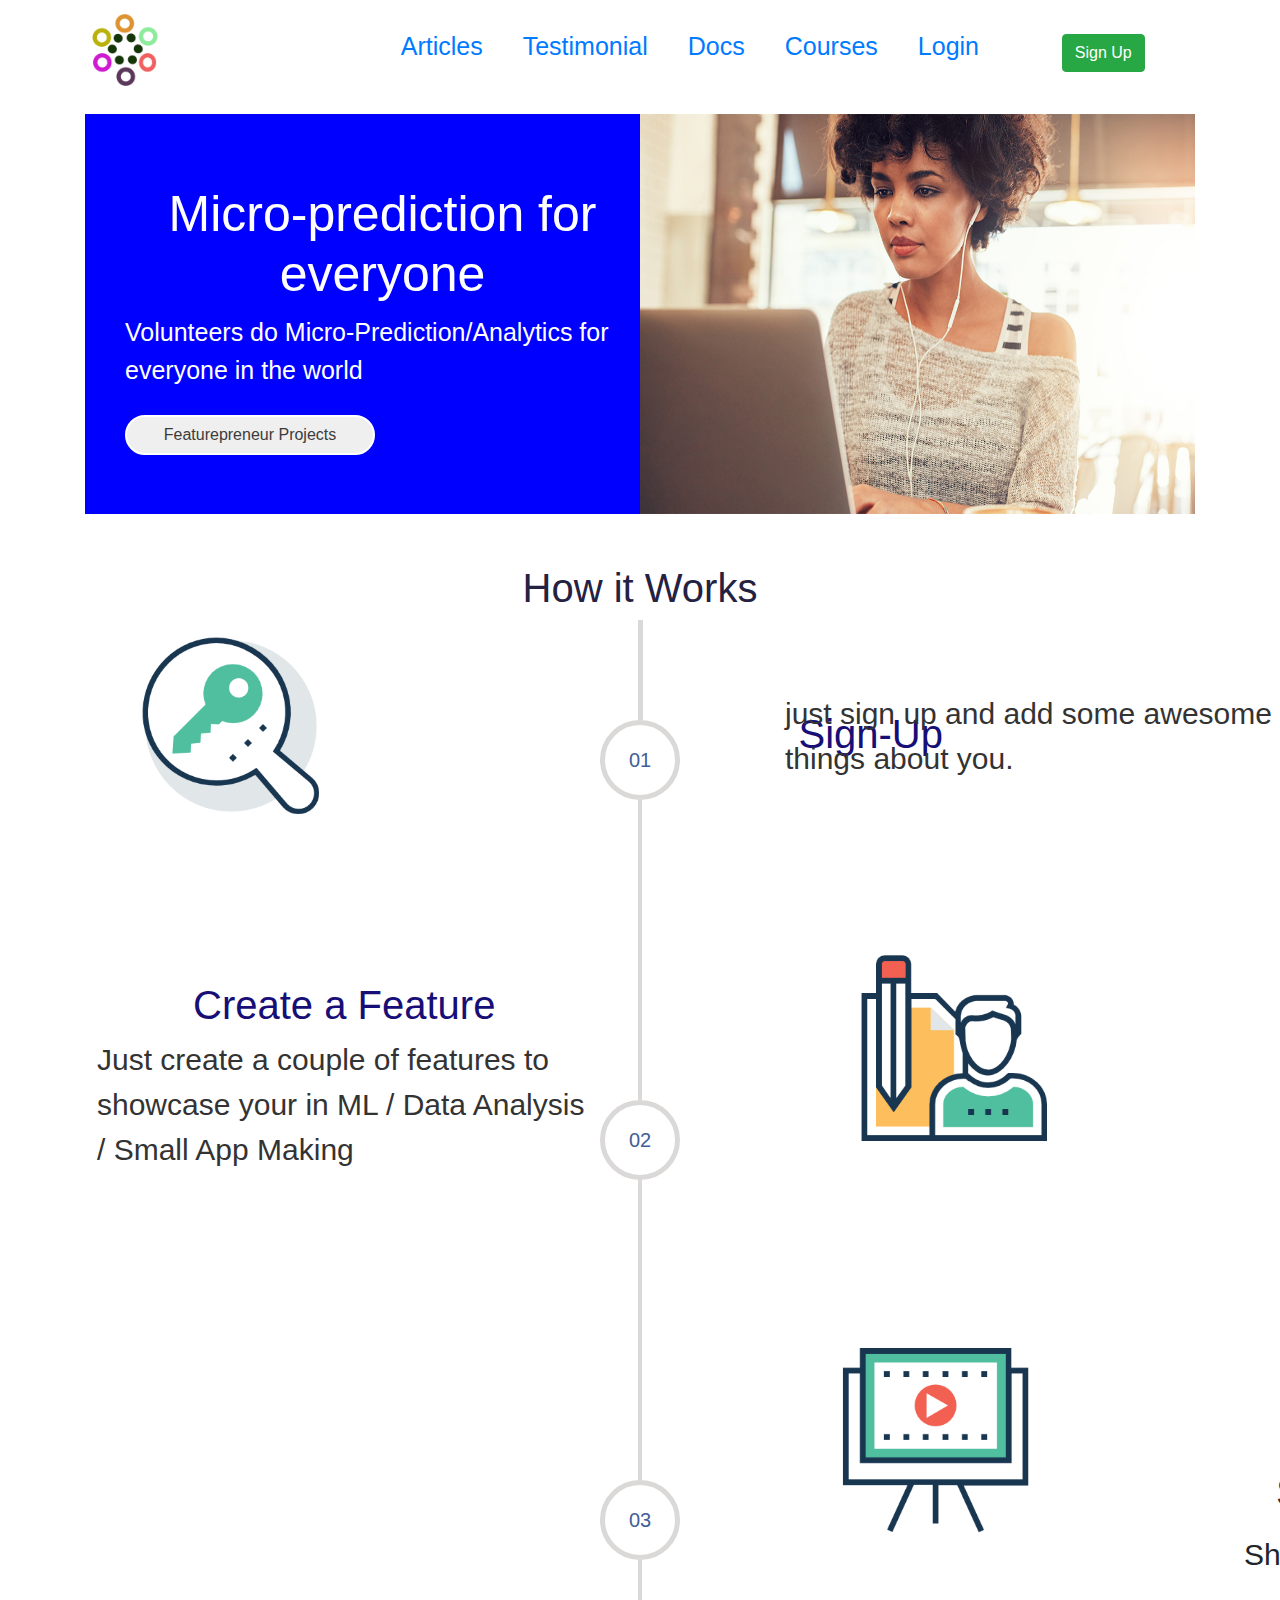
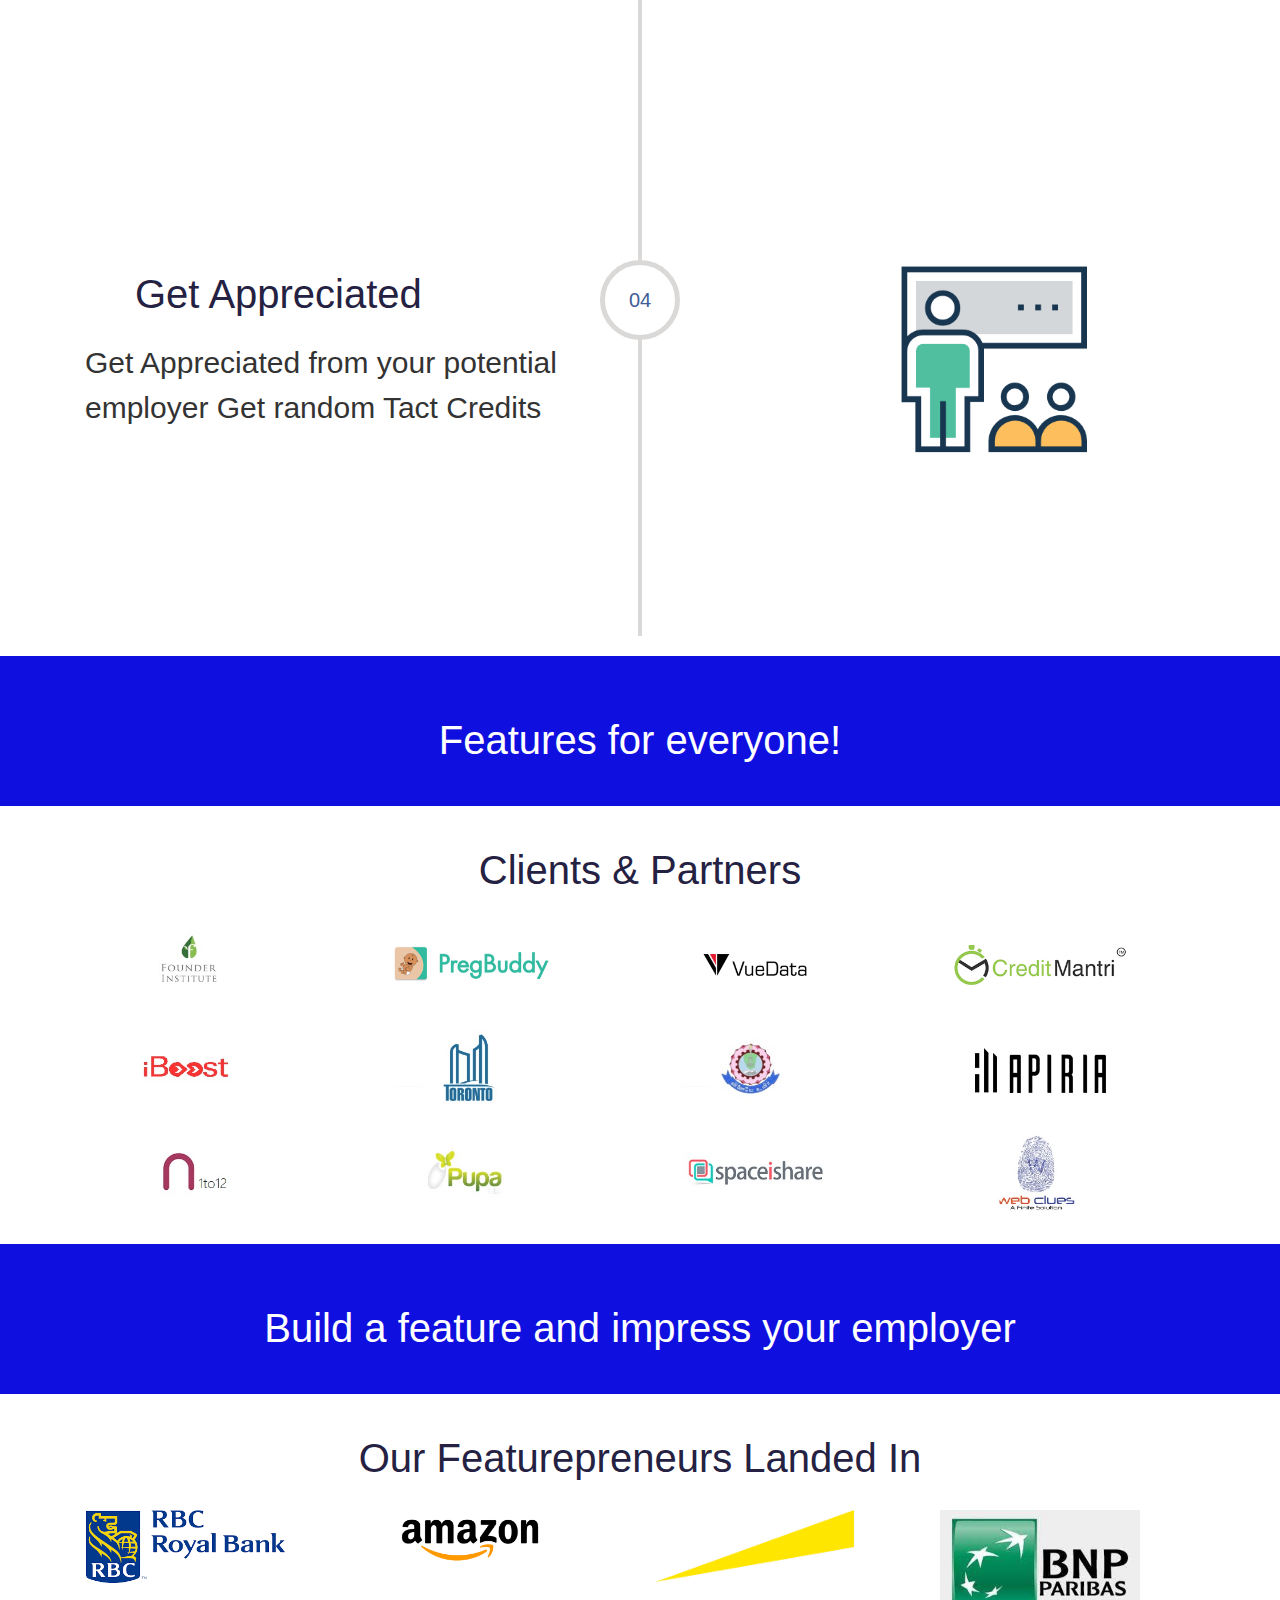
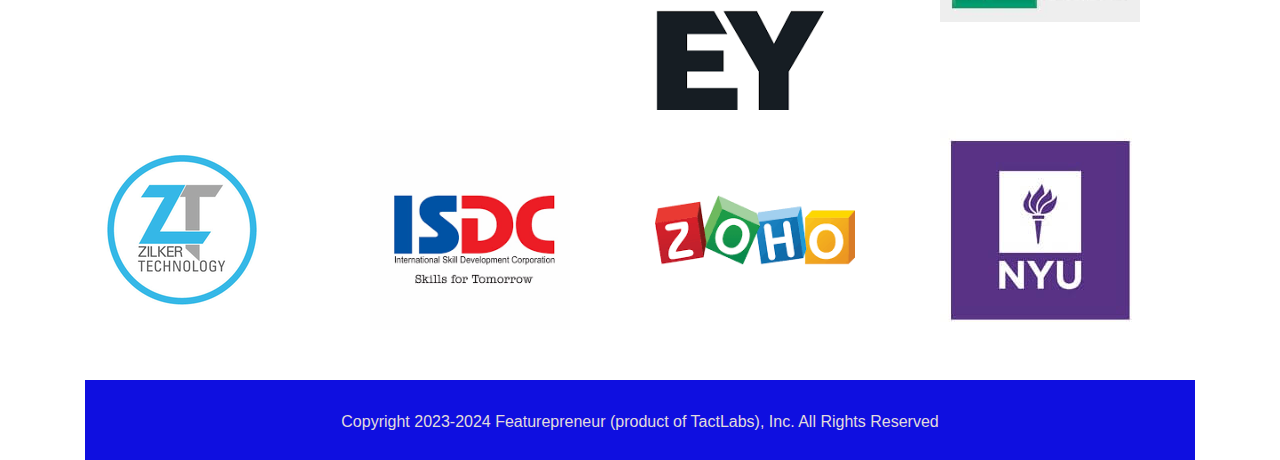
==== index.html @ db9e2a29 "updates" ====
<!DOCTYPE html>
<html lang="en">
<head>
    <meta charset="UTF-8">
    <meta name="viewport" content="width=device-width, initial-scale=1.0">
    <title>Assignment</title>
    <link rel="stylesheet" href="mainstyles.css">
    <link href="https://stackpath.bootstrapcdn.com/bootstrap/4.5.2/css/bootstrap.min.css" rel="stylesheet">
    <script src="https://code.jquery.com/jquery-3.5.1.slim.min.js"></script>
    <script src="https://cdn.jsdelivr.net/npm/@popperjs/core@2.5.4/dist/umd/popper.min.js"></script>
    <script src="https://stackpath.bootstrapcdn.com/bootstrap/4.5.2/js/bootstrap.min.js"></script>

</head>
<body>
    <div class="container">
        <header class="contant">
            <img src="./image/logo.png" alt="logo" class="logo" >
            <ul class="navbar">
                <li><a href="#">Articles</a></li>
                <li><a href="#">Testimonial</a></li>
                <li><a href="#">Docs</a></li>
                <li><a href="#">Courses</a></li>
                <li><a href="#">Login</a></li>
      
            </ul>
            <button class="btn btn-success">Sign Up</button>
    
        </header>
    <div class="contant1">
           <h1 class=" h1-head">Micro-prediction for everyone</h1>
            <p class="para">Volunteers do Micro-Prediction/Analytics for everyone in the world</p>
            <button class="button">Featurepreneur Projects</button>
        </div>
        <div class=" contant2">
            <img src="./image/banner.jpg" alt="banner" class="banner" >
        </div>
    </div>
    
    <div class="works">
        <h1 class="work-h1">How it Works</h1>

        <div class="row">
           
            <div class="large-4 large-centered">
              <div class="wrapper">
        <div class="img"><img src="./image/sign-up.png"></div>
        <h1 class="sign">Sign-Up</h1>
        <p class="para1">just sign up and add some awesome things about you.</p>
                <div class="vertical-line-1"></div> 
                <div class="circle">
                  <h5>01</h5>
                </div>
                <div class="img1"><img src="./image/howitowrk_icon2.png"></div>  
              <h1 class=" feature">Create a Feature</h1>
              <p class="para2">Just create a couple of features to showcase your in ML / Data Analysis / Small App Making</p>
          
              <div class="vertical-line"></div> 
            </div>
              <div class="circle">
                <h5>02</h5>
              </div>
              <h1 class="show">Showcase your work</h1>
              <p class="para4">Show your Features to the world</p>
              <div class="img4"><img src="./image/howitowrk_icon3.png"></div>
              <div class="vertical-line"></div> 
              <div class="circle">
                <h5>03</h5>
              </div>
              <div class="vertical-line"></div> 
              <div class="img3"><img src="./image/howitowrk_icon4.png"></div>
            
              <div class="circle">
                <h5>04</h5>
              </div>
              <h1 class="get">Get Appreciated</h1>
              <p class="para5">Get Appreciated from your potential employer
                Get random Tact Credits</p>
              <div class="vertical-line" style="margin-top: -110px;"></div> 
              
            </div>
          </div>
    </div>




    <div class="client">
        <h1 class="client-h1">Features for everyone!</h1>
    </div>
    <div class="container">
        <h1  class="client-h2">Clients & Partners</h1>
        <div class="row">
          <div class="col-md-3">
           <img src="./image/founder-institute.jpg">
          </div>
          <div class="col-md-3">
            
            <img src="./image/PregBuddy.jpg">
          </div>
          <div class="col-md-3">
         
            <img src="./image/vue.jpg">
          </div>
          <div class="col-md-3">
          
            <img src="./image/cerdit.jpg">
          </div>
        </div>
        <div class="row">
            <div class="col-md-3">
             <img src="./image/iboost.jpg">
            </div>
            <div class="col-md-3">
              
              <img src="./image/toronto-city.jpg">
            </div>
            <div class="col-md-3">
           
              <img src="./image/tce.jpg">
            </div>
            <div class="col-md-3">
            
              <img src="./image/apira.jpg">
            </div>
          </div>
          <div class="row">
            <div class="col-md-3">
             <img src="./image/1-12.jpg">
            </div>
            <div class="col-md-3">
              
              <img src="./image/pupaclic.jpg">
            </div>
            <div class="col-md-3">
           
              <img src="./image/spaceishare.jpg">
            </div>
            <div class="col-md-3">
            
              <img src="./image/webclues.jpg">
            </div>
        </div>
      </div>



      <div class="client">
        <h1 class="client-h1">
            Build a feature and impress your employer</h1>
    </div>
    <div class="container">
        <h1  class="client-h2">Our Featurepreneurs Landed In</h1>
        <div class="row">
          <div class="col-md-3">
           <img src="./image/royalbank.png">
          </div>
          <div class="col-md-3">
            
            <img src="./image/amazon.png">
          </div>
          <div class="col-md-3">
         
            <img src="./image/ey.png">
          </div>
          <div class="col-md-3">
          
            <img src="./image/BNP.jpeg">
          </div>
        </div>
        <div class="row">
            <div class="col-md-3">
             <img src="./image/zilker.png">
            </div>
            <div class="col-md-3">
              
              <img src="./image/isdc.png">
            </div>
            <div class="col-md-3">
           
              <img src="./image/zoho.png">
            </div>
            <div class="col-md-3">
            
              <img src="./image/nyu.jpeg">
            </div>
          </div>
         <div class="footer">
          <footer><p>Copyright 2023-2024 Featurepreneur (product of TactLabs), Inc. All Rights Reserved</p></footer>
         </div>
    </div>
    
    
     
</body>
</html>
---- mainstyles.css ----
.container{
    width: 100%;
}
 .logo{
    width: 5rem;
    margin-top: 10px;
}
.navbar{
    display: inline-flex;
    float: right;
    margin-right: 200px;
    font-size: 25px;
    margin-top: 20px;
   text-decoration: none;
}
li{
    padding-left: 40px;
    text-decoration: none;
    list-style: none;
}
a{
   
    color: #221818;
    text-decoration: none;
}
.btn-success{
    margin-left: 88%;
   margin-top: -100px;
}
.banner{
    height: 400px;
    margin-left: 350px;
}
.contant1{
    width: 50%;
    background-color: blue;
    height: 400px;
}
.contant2{
    float: right;
    width: 50%;

}
.banner{
   float: right;
    height: 400px;
    margin-top: -400px;
    width: 100%;

}
.h1-head{
    font-size: 50px;
    color: #fff;
    margin-left: 40px;
    padding-top: 70px;
}
.para{
    font-size: 25px;
    color: #fff;
    margin-left: 40px;
    margin-top: 10px;
}
.button{
    border: 2px solid#fff;
    height: 40px;
    width: 250px;
    border-radius: 20px;
    text-align: center;
    color:  rgb(61, 60, 60);
    margin-left: 40px;
    margin-top: 10px;
}




h1{
    text-align: center;
    margin-top: 40px;
    color: #242142;
}
.wrapper {
    width: auto;
    height: auto;
 
  }
  
  .circle {
    width: 80px;
    height: 80px;
    background: transprint;
    border-radius: 100px;
    position: relative;
    margin:0 auto 0 auto;
    border:5px solid #dbd8d8;
  }
  
  h5 {
    position: absolute;
    top: 50%;
    left: 50%;
    transform: translate(-50%, -50%);
    margin: 0;
    color: #415d99;
  }
  
  .vertical-line {
    width: 4px;
    height: 300px;
    background:#dbd8d8 ;
    margin: 0 auto 0 auto;
  }
  
  hr {
    border: 0;
    height: 1px;
    background: #333;
    background: linear-gradient(to right, #ccc, #333,#ccc);
  }
   .vertical-line-1{
    width: 5px;
    height: 100px;
    background:#dbd8d8 ;
    margin: 0 auto 0 auto;
 
   
  }
  img{
    position: relative;
 
 
  
  }
  .img{
    width: 30%;
    float: left;
    margin-top: 10px;
    margin-left: 150px;
  }
  
 
.sign{
    float: right;
margin-right: 22rem;
 margin-top: 90px;
  color: #170e77;
}
.para1{
    float: right;
    margin-left:50rem;
    margin-top: -130px;
    font-size: 30px;
    color: #333;
}
.feature{
    float: left;
margin-left: 13rem;
margin-top: 10rem;

  color: #170e77;
}
.para2{
    float: left;
width: 500px;
   margin-left: 7rem;
    font-size: 30px;
    color: #333;
 
   word-wrap: break-word;
}
.img1{
margin-top: 130px;
    float: right;
    margin-right: 15rem;
   
}
.img4{
    
    margin-top: 90px;
        float: left;
        margin-left: 15rem;
        margin-top: 10rem;
      
      }
      .show{
  margin-top: 18rem;
        float: right;
    margin-right: -350px;
        color: #333;
      }
      .para4{
        margin-top: 22rem;
       margin-right: -400px;
       float: right;
    font-size: 30px;
    

      }
      .img3{
        float: right;
        margin-top: -4s0px;
        margin-right: 200px;
      }
      .get{
        float: left;
        margin-left: 150px;
        margin-top: -70px;
      }
      .para5{
        font-size: 30px;
        color: #333;
        word-wrap: break-word;
        width: 500px;
        margin-left: 100px;
      }
      .work-h1{
        margin-top: 50px;
      }




      .client{
        height: 150px;
        background-color: rgb(15, 15, 224);
        margin-top: 20px;
      
    }
    .client-h1{
        text-align: center;
        color: #fff;
        padding-top: 60px;
       
    }
    .client-h2{
        text-align: center;
        margin-top: 40px;
    }
    .col-md-3{
 margin-top: 20px;
    }
    img{
        align-items: center;
        width: 200px;
    }


    .client1{
      height: 150px;
      background-color: rgb(15, 15, 224);
      margin-top: 20px;
    
  }
  .client-h3{
    text-align: center;
    color: #fff;
    padding-top: 60px;
   
}

.footer{
  background-color: rgb(15, 15, 224);
height: 80px;
margin-top: 20px;
}
footer p{
  text-align: center;
padding-top: 30px;
color: #e2dcdc;
margin-top: 50px;

}
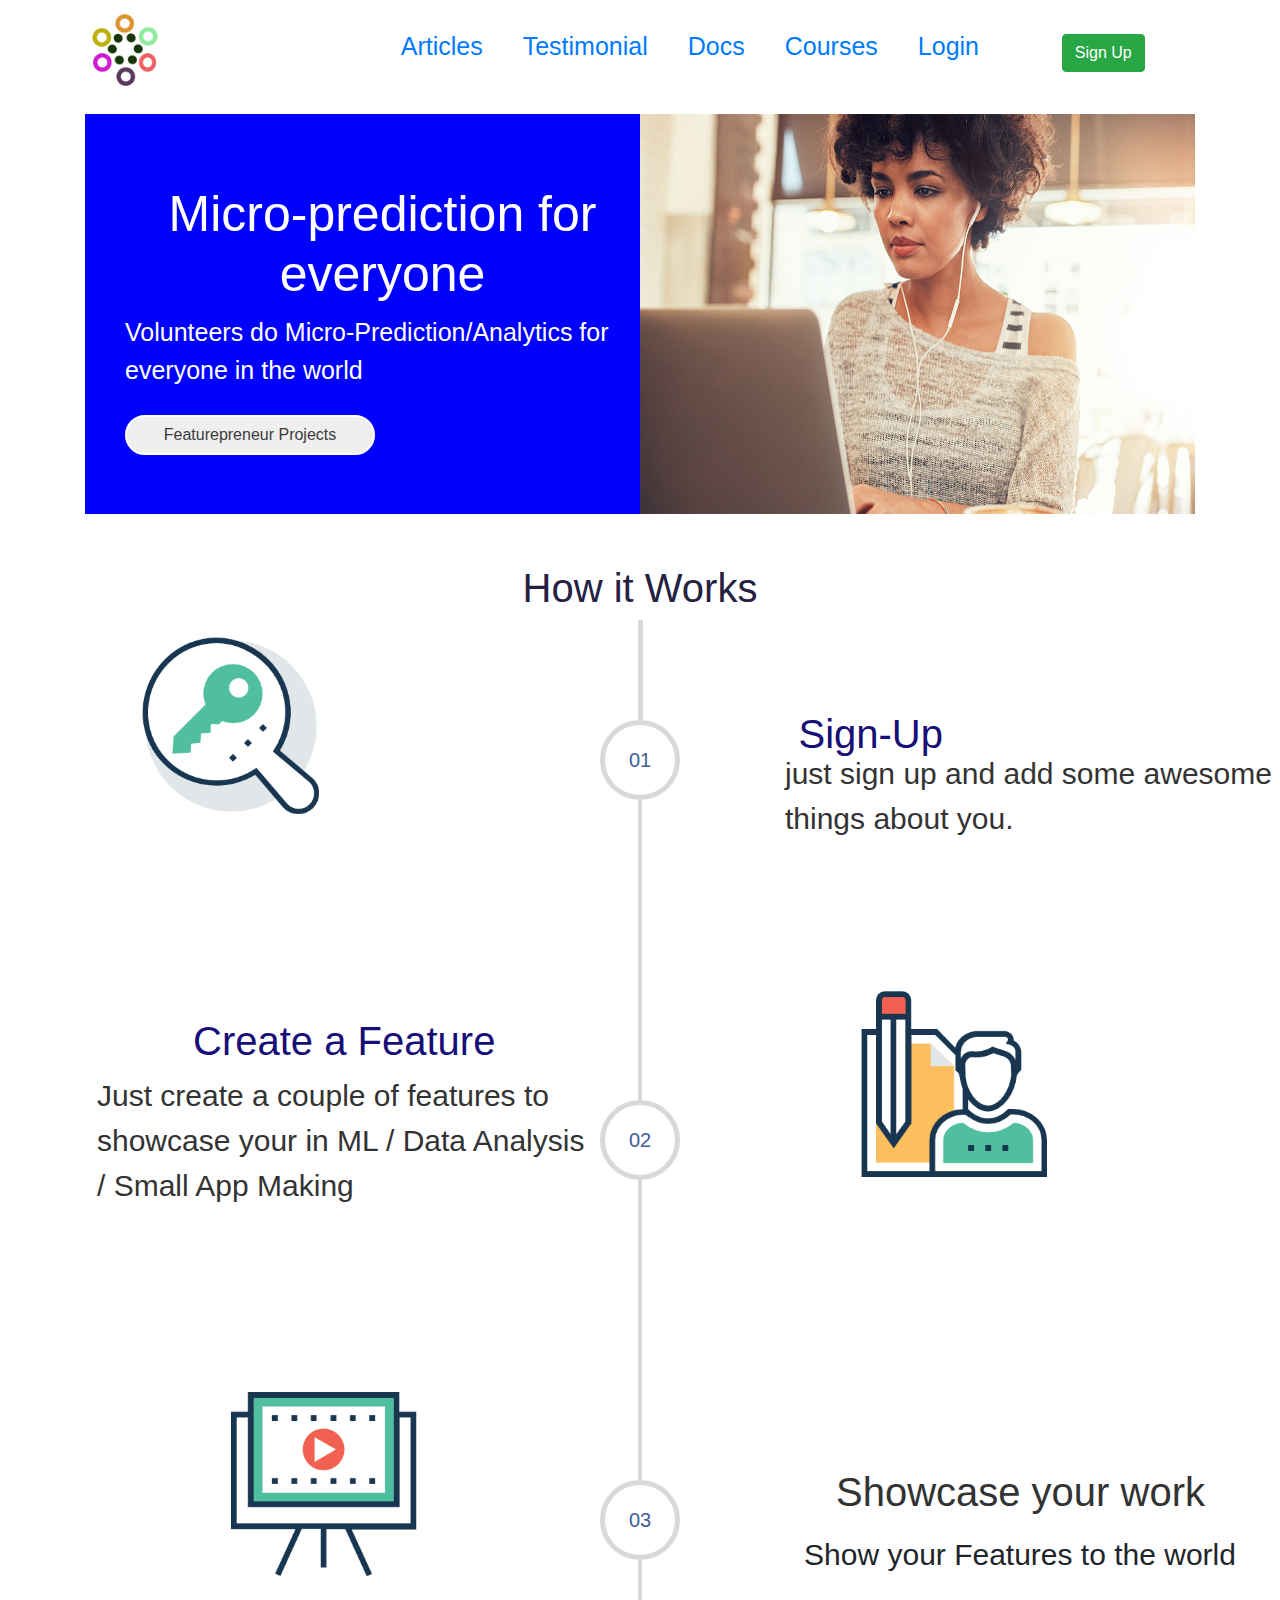
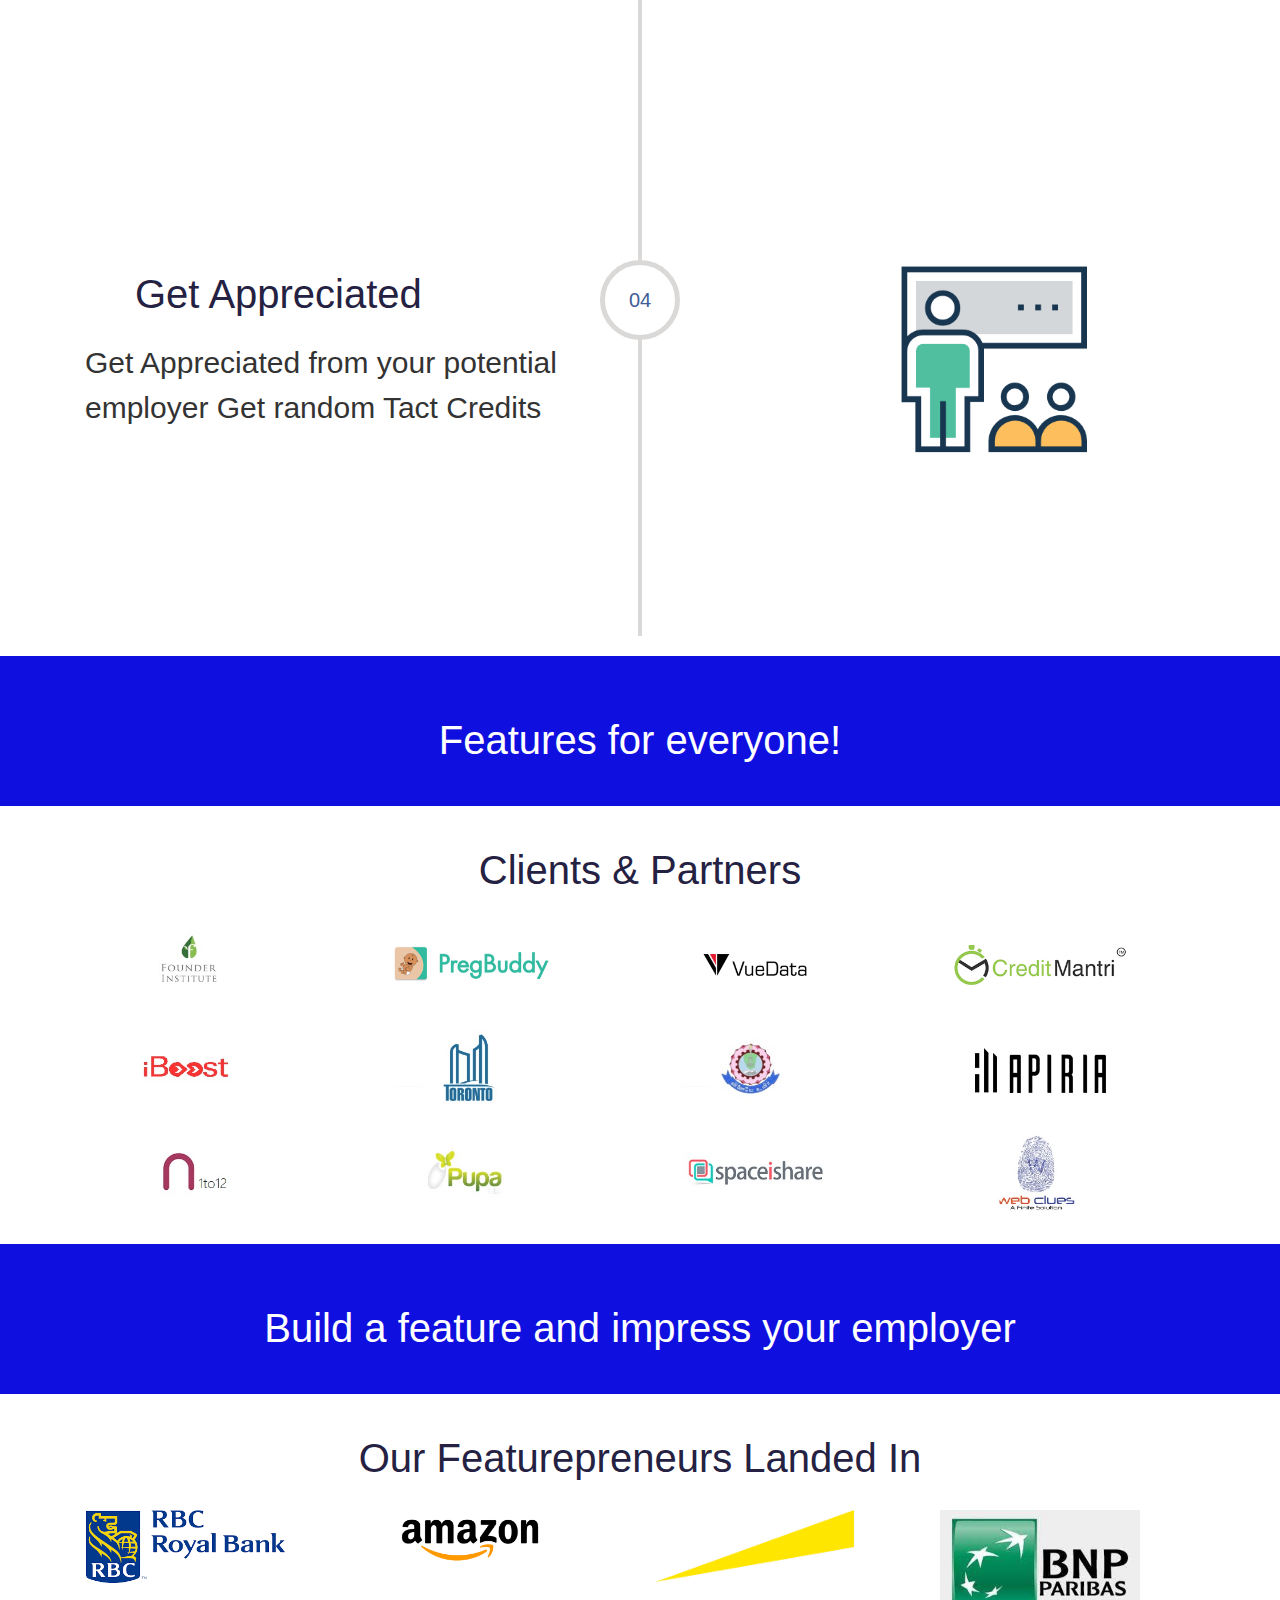
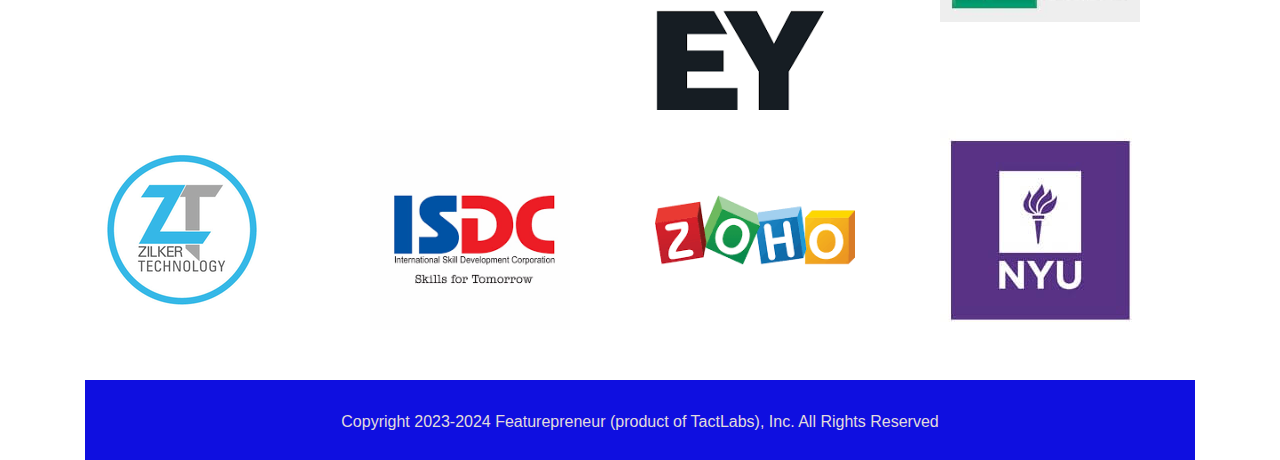
==== commit 49d2dd86: "frist commit" ====
--- a/index.html
+++ b/index.html
@@ -20,7 +20,7 @@
                 <li><a href="#">Testimonial</a></li>
                 <li><a href="#">Docs</a></li>
                 <li><a href="#">Courses</a></li>
-                <li><a href="#">Login</a></li>
+                <li><a href="./login.html">Login</a></li>
       
             </ul>
             <button class="btn btn-success">Sign Up</button>
--- a/mainstyles.css
+++ b/mainstyles.css
@@ -1,3 +1,8 @@
+*{
+  margin: 0;
+  padding: 0%;
+  box-sizing: border-box;
+}
 .container{
     width: 100%;
 }
@@ -148,7 +153,7 @@
 .para1{
     float: right;
     margin-left:50rem;
-    margin-top: -130px;
+    margin-top: -70px;
     font-size: 30px;
     color: #333;
 }
@@ -270,5 +275,72 @@
 margin-top: 50px;
 
 }
-
-
+@media(max-width:980px){
+  .contant1{
+  
+ width: 100%;
+ height: 350px;
+  }
+  .para{
+   font-size: 20px;
+  }
+.h1-head{
+  font-size: 30px;
+}
+  
+.contant2{
+  width: 100%;
+margin-top: 400px;
+}
+.banner{
+  height: 300px;
+  
+}
+.vertical-line-1 ,.vertical-line{
+
+  display: none;
+}
+.circle{
+margin-bottom: 20rem;
+margin-right: 350px;
+
+
+}
+.img{
+  margin-top: 100px;
+
+}
+.sign{
+  position: relative;
+font-size: 20px;
+margin-top: -1px;
+
+}
+.para1,.para2,.para4,.para5{
+
+display: none;
+
+}
+.feature{
+  margin-top: 20px;
+  padding-right: 300px;
+display: inline-block;
+font-size: 20px;
+}
+.img4{
+margin-right: 250px;
+margin-top: -230px;
+}
+.show{
+  font-size: 20px;
+  margin-right: 290px;
+}
+.img3{
+  margin-top: 90px;
+  margin-right: 280px;
+}
+.get{
+  font-size: 20px;
+}
+ }
+ 
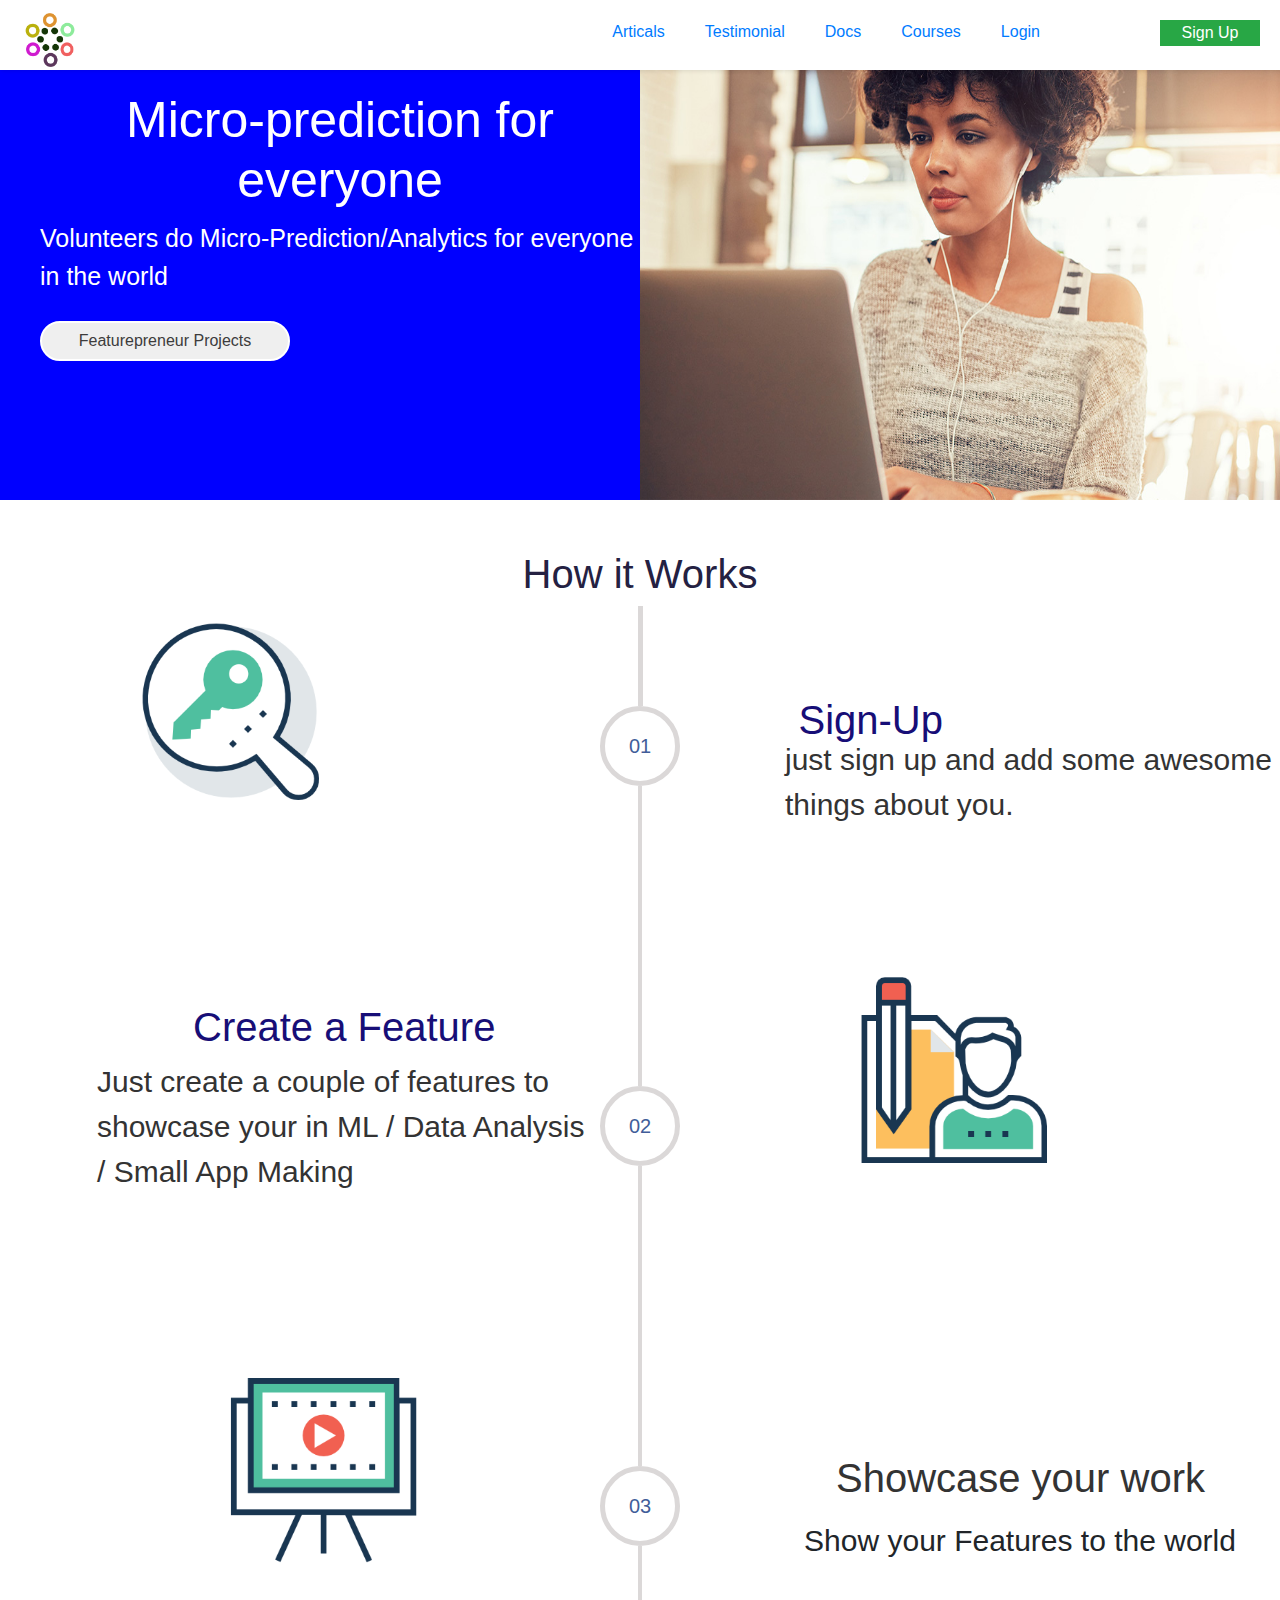
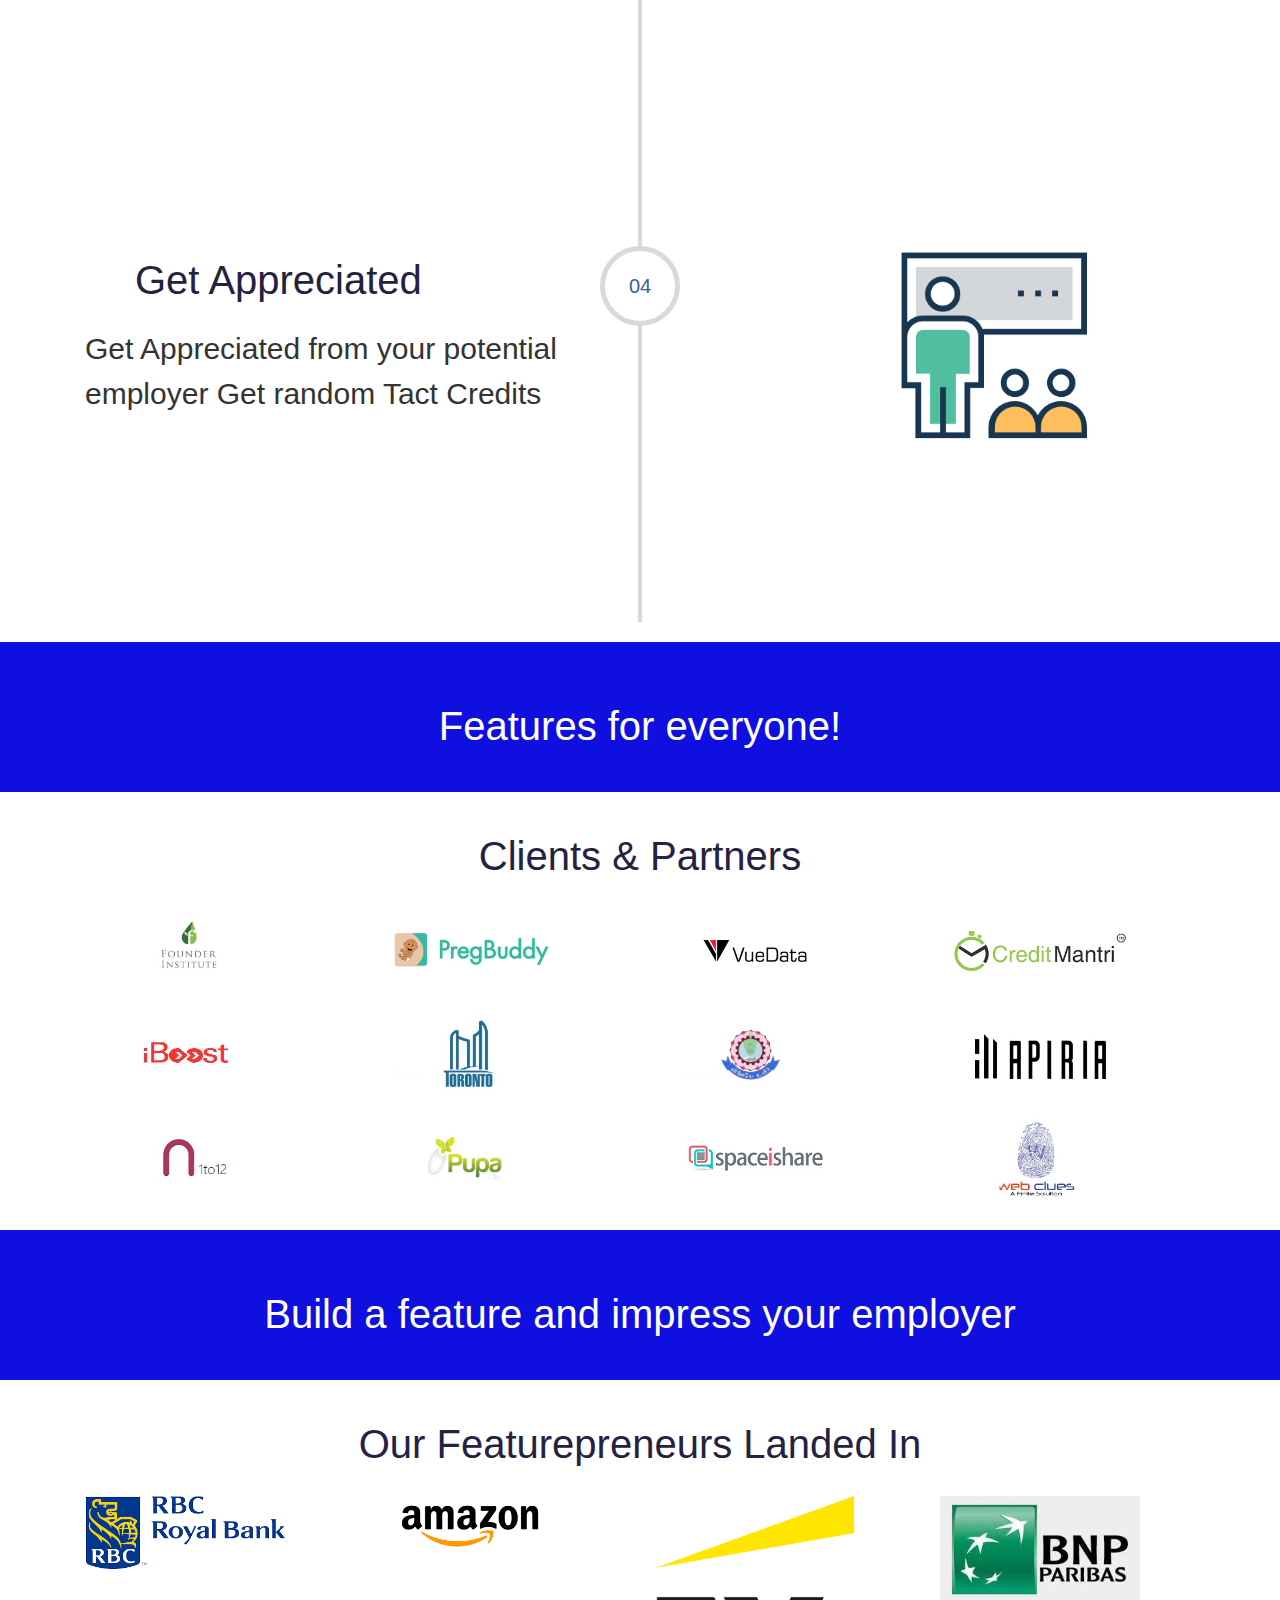
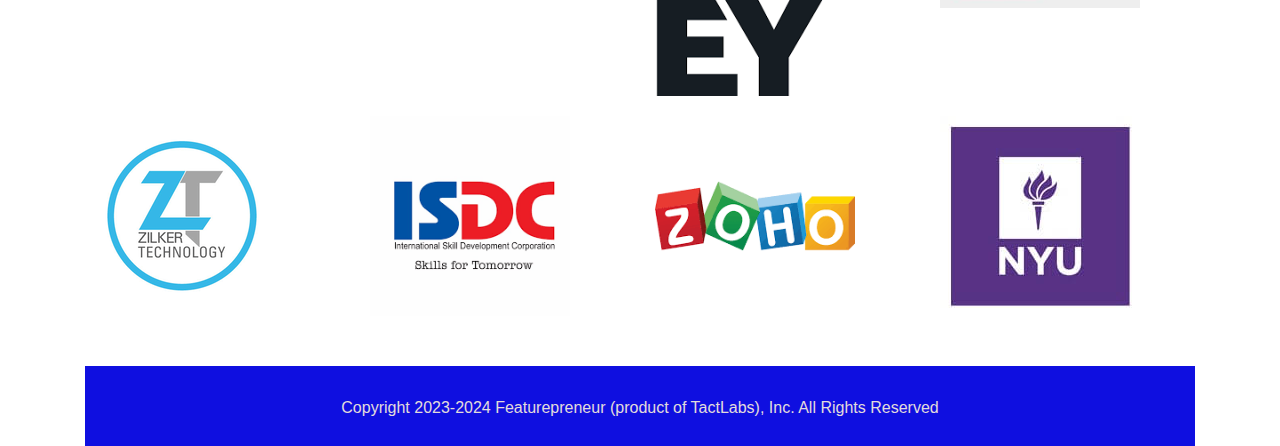
==== commit 931770cb: "updates" ====
--- a/index.html
+++ b/index.html
@@ -9,23 +9,24 @@
     <script src="https://code.jquery.com/jquery-3.5.1.slim.min.js"></script>
     <script src="https://cdn.jsdelivr.net/npm/@popperjs/core@2.5.4/dist/umd/popper.min.js"></script>
     <script src="https://stackpath.bootstrapcdn.com/bootstrap/4.5.2/js/bootstrap.min.js"></script>
-
+    <link rel="stylesheet" href="https://cdnjs.cloudflare.com/ajax/libs/font-awesome/6.5.2/css/all.min.css" integrity="sha512-SnH5WK+bZxgPHs44uWIX+LLJAJ9/2PkPKZ5QiAj6Ta86w+fsb2TkcmfRyVX3pBnMFcV7oQPJkl9QevSCWr3W6A==" crossorigin="anonymous" referrerpolicy="no-referrer" />
 </head>
 <body>
-    <div class="container">
-        <header class="contant">
-            <img src="./image/logo.png" alt="logo" class="logo" >
-            <ul class="navbar">
-                <li><a href="#">Articles</a></li>
-                <li><a href="#">Testimonial</a></li>
-                <li><a href="#">Docs</a></li>
-                <li><a href="#">Courses</a></li>
-                <li><a href="./login.html">Login</a></li>
-      
-            </ul>
-            <button class="btn btn-success">Sign Up</button>
-    
-        </header>
+<div>
+  <header class="header">
+   <img src="./image/logo.png" class="logo">
+    <input class="menu-btn" type="checkbox" id="menu-btn" />
+    <label class="menu-icon" for="menu-btn"><span class="navicon"></span></label>
+    <ul class="menu">
+      <li><a href="#work">Articals</a></li>
+      <li><a href="#about">Testimonial</a></li>
+      <li><a href="#careers">Docs</a></li>
+      <li><a href="#contact">Courses</a></li>
+      <li><a href="#login">Login</a></li>
+      <button class="btn-success">Sign Up</button>
+    </ul>
+  </header>
+</div>
     <div class="contant1">
            <h1 class=" h1-head">Micro-prediction for everyone</h1>
             <p class="para">Volunteers do Micro-Prediction/Analytics for everyone in the world</p>
--- a/mainstyles.css
+++ b/mainstyles.css
@@ -2,44 +2,178 @@
   margin: 0;
   padding: 0%;
   box-sizing: border-box;
-}
-.container{
-    width: 100%;
-}
- .logo{
+  font-family: sans-serif;
+}
+body {
+  margin: 0;
+  font-family: Helvetica, sans-serif;
+  background-color: #f4f4f4;
+}
+.logo{
+  width:100px;
+}
+a {
+  color: #000;
+}
+
+
+.header {
+  background-color: #fff;
+  box-shadow: 1px 1px 4px 0 rgba(0,0,0,.1);
+  position: fixed;
+  width: 100%;
+  z-index: 3;
+  height: 70px;
+}
+
+.header ul {
+  margin: 0;
+  padding: 0;
+  list-style: none;
+  overflow: hidden;
+  background-color: #fff;
+}
+
+.header li a {
+  display: block;
+  padding: 20px 20px;
+ 
+  text-decoration: none;
+}
+.btn-success{
+  margin-top: 20px;
+  width: 100px;
+margin-right: 20px;
+  border: 1px solid green;
+}
+
+.header li a:hover,
+.header .menu-btn:hover {
+  background-color: #f4f4f4;
+}
+
+.header .logo {
+  display: block;
+  float: left;
+  font-size: 2em;
+  padding: 10px 20px;
+  text-decoration: none;
+}
+
+
+
+.header .menu {
+  clear: both;
+  max-height: 0;
+  transition: max-height .2s ease-out;
+}
+
+
+
+.header .menu-icon {
+  cursor: pointer;
+  display: inline-block;
+  float: right;
+  padding: 28px 20px;
+  position: relative;
+  user-select: none;
+}
+
+.header .menu-icon .navicon {
+  background: #333;
+  display: block;
+  height: 2px;
+  position: relative;
+  transition: background .2s ease-out;
+  width: 18px;
+}
+
+.header .menu-icon .navicon:before,
+.header .menu-icon .navicon:after {
+  background: #333;
+  content: '';
+  display: block;
+  height: 100%;
+  position: absolute;
+  transition: all .2s ease-out;
+  width: 100%;
+}
+
+.header .menu-icon .navicon:before {
+  top: 5px;
+}
+
+.header .menu-icon .navicon:after {
+  top: -5px;
+}
+
+
+
+.header .menu-btn {
+  display: none;
+}
+
+.header .menu-btn:checked ~ .menu {
+  max-height: 400px;
+}
+
+.header .menu-btn:checked ~ .menu-icon .navicon {
+  background: transparent;
+}
+
+.header .menu-btn:checked ~ .menu-icon .navicon:before {
+  transform: rotate(-45deg);
+}
+
+.header .menu-btn:checked ~ .menu-icon .navicon:after {
+  transform: rotate(45deg);
+}
+
+.header .menu-btn:checked ~ .menu-icon:not(.steps) .navicon:before,
+.header .menu-btn:checked ~ .menu-icon:not(.steps) .navicon:after {
+  top: 0;
+}
+
+
+
+@media (min-width: 48em) {
+  .header li {
+    float: left;
+  }
+  .header li a {
+    padding: 20px 20px;
+  }
+  .header .menu {
+    clear: none;
+    float: right;
+    max-height: none;
+  }
+  .header .menu-icon {
+    display: none;
+  }
+  .btn-success{
+    position: relative;
+   margin-left: 100px;
+  }
+}
+
+
+ .logo img{
     width: 5rem;
-    margin-top: 10px;
-}
-.navbar{
-    display: inline-flex;
-    float: right;
-    margin-right: 200px;
-    font-size: 25px;
-    margin-top: 20px;
-   text-decoration: none;
-}
-li{
-    padding-left: 40px;
-    text-decoration: none;
-    list-style: none;
-}
-a{
-   
-    color: #221818;
-    text-decoration: none;
-}
-.btn-success{
-    margin-left: 88%;
-   margin-top: -100px;
-}
+    margin-top: 30px;
+    margin-left: 40px;
+}
+
+
 .banner{
-    height: 400px;
+    height: 450px;
     margin-left: 350px;
 }
 .contant1{
     width: 50%;
     background-color: blue;
-    height: 400px;
+    height: 500px;
+  
 }
 .contant2{
     float: right;
@@ -48,8 +182,8 @@
 }
 .banner{
    float: right;
-    height: 400px;
-    margin-top: -400px;
+    height: 450px;
+    margin-top: -450px;
     width: 100%;
 
 }
@@ -57,7 +191,7 @@
     font-size: 50px;
     color: #fff;
     margin-left: 40px;
-    padding-top: 70px;
+    padding-top: 90px;
 }
 .para{
     font-size: 25px;
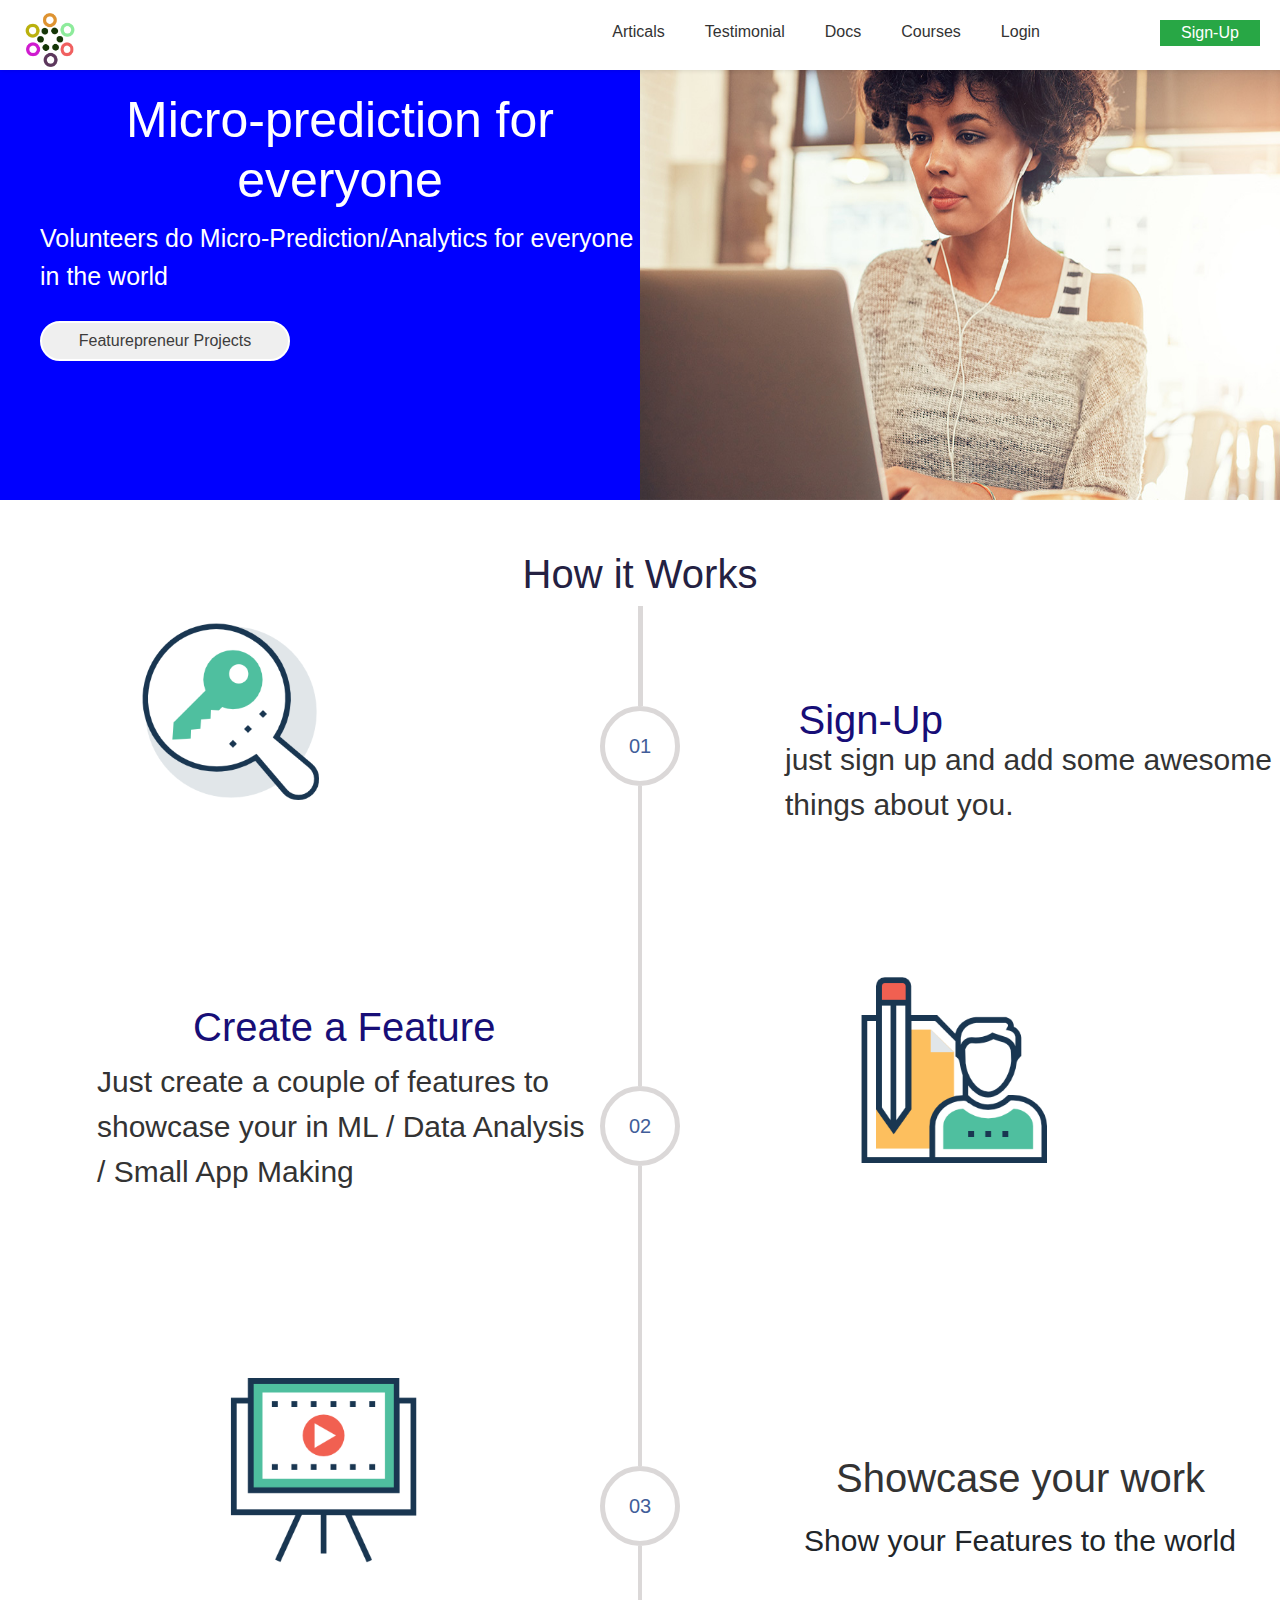
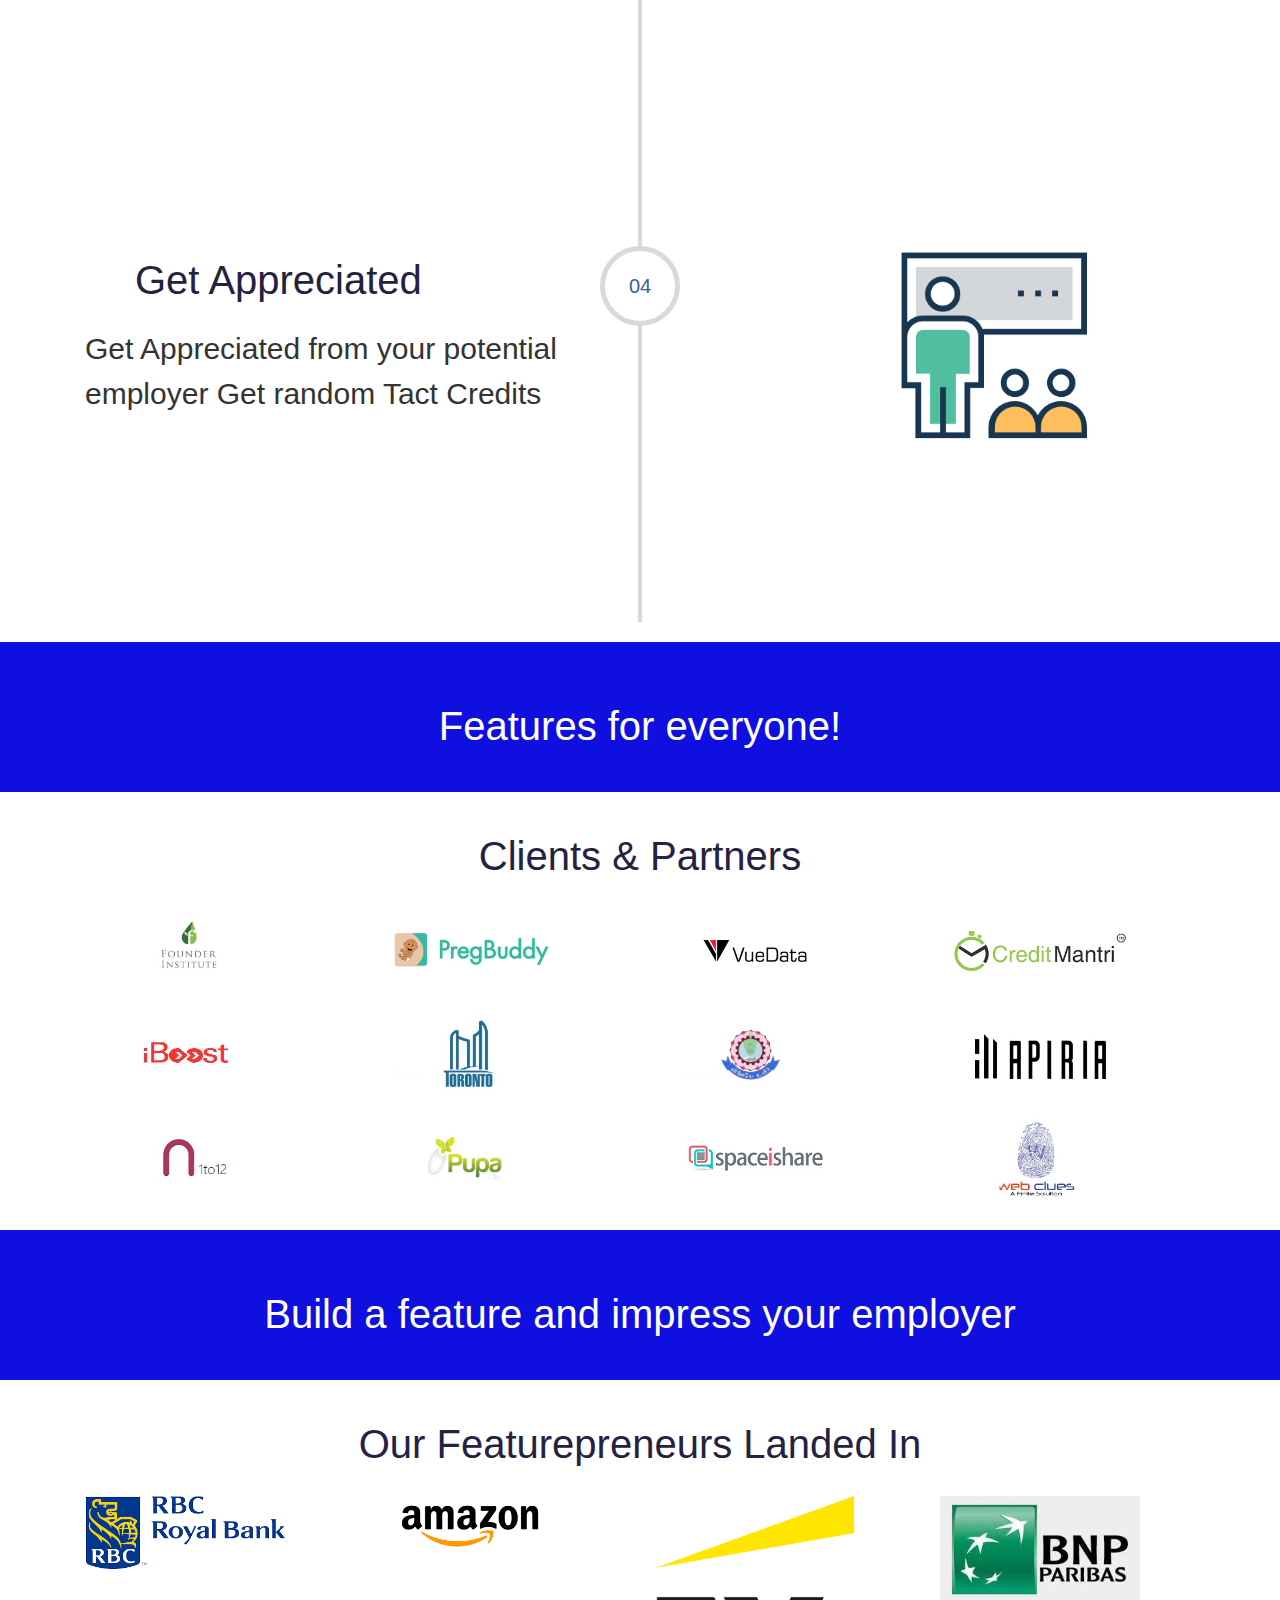
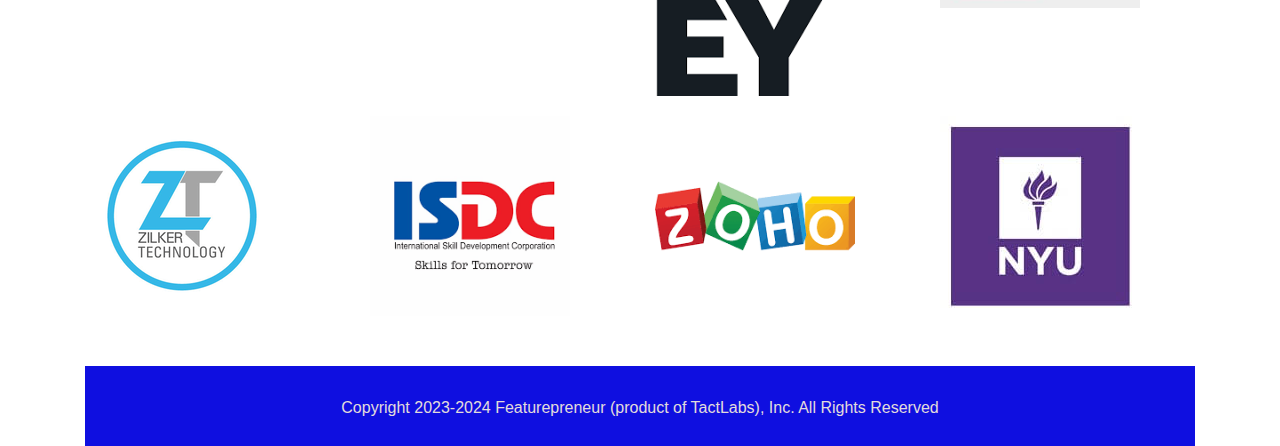
==== commit 386823b2: "+main1" ====
--- a/index.html
+++ b/index.html
@@ -22,8 +22,8 @@
       <li><a href="#about">Testimonial</a></li>
       <li><a href="#careers">Docs</a></li>
       <li><a href="#contact">Courses</a></li>
-      <li><a href="#login">Login</a></li>
-      <button class="btn-success">Sign Up</button>
+      <li><a href="./login.html">Login</a></li>
+      <button class="btn-success" ><a href="./sign_up.html" style="color: white; text-decoration: none; list-style: none;">Sign-Up</a></button>
     </ul>
   </header>
 </div>
@@ -76,7 +76,7 @@
               <h1 class="get">Get Appreciated</h1>
               <p class="para5">Get Appreciated from your potential employer
                 Get random Tact Credits</p>
-              <div class="vertical-line" style="margin-top: -110px;"></div> 
+              <div class="vertical-line" id="line" style="margin-top: -110px; "></div> 
               
             </div>
           </div>
--- a/mainstyles.css
+++ b/mainstyles.css
@@ -20,7 +20,7 @@
 .header {
   background-color: #fff;
   box-shadow: 1px 1px 4px 0 rgba(0,0,0,.1);
-  position: fixed;
+  position: absolute;
   width: 100%;
   z-index: 3;
   height: 70px;
@@ -37,7 +37,7 @@
 .header li a {
   display: block;
   padding: 20px 20px;
- 
+ color: #333;
   text-decoration: none;
 }
 .btn-success{
@@ -142,6 +142,7 @@
   }
   .header li a {
     padding: 20px 20px;
+ 
   }
   .header .menu {
     clear: none;
@@ -154,6 +155,7 @@
   .btn-success{
     position: relative;
    margin-left: 100px;
+   margin-top: 20px;
   }
 }
 
@@ -477,4 +479,36 @@
   font-size: 20px;
 }
  }
- 
+ @media(max-width:1024px){
+.sign ,.work-h1,.show{
+  font-size: 25px;
+}
+.feature{
+  font-size: 25px;
+  margin-top: 240px;
+}
+.para1,.para2,.para4,.para5{
+  font-size: 20px;
+}
+.para1{
+  margin-right: 200px;
+  word-wrap: break-word;
+  width: 300px;
+}
+.img4{
+  float: left;
+  margin-left: -300px;
+ 
+
+}
+.para4{
+  margin-right: -200px;
+}
+.show{
+  margin-right: 230px;
+}
+#line{
+  margin-top: 200px;
+}
+ }
+ 
